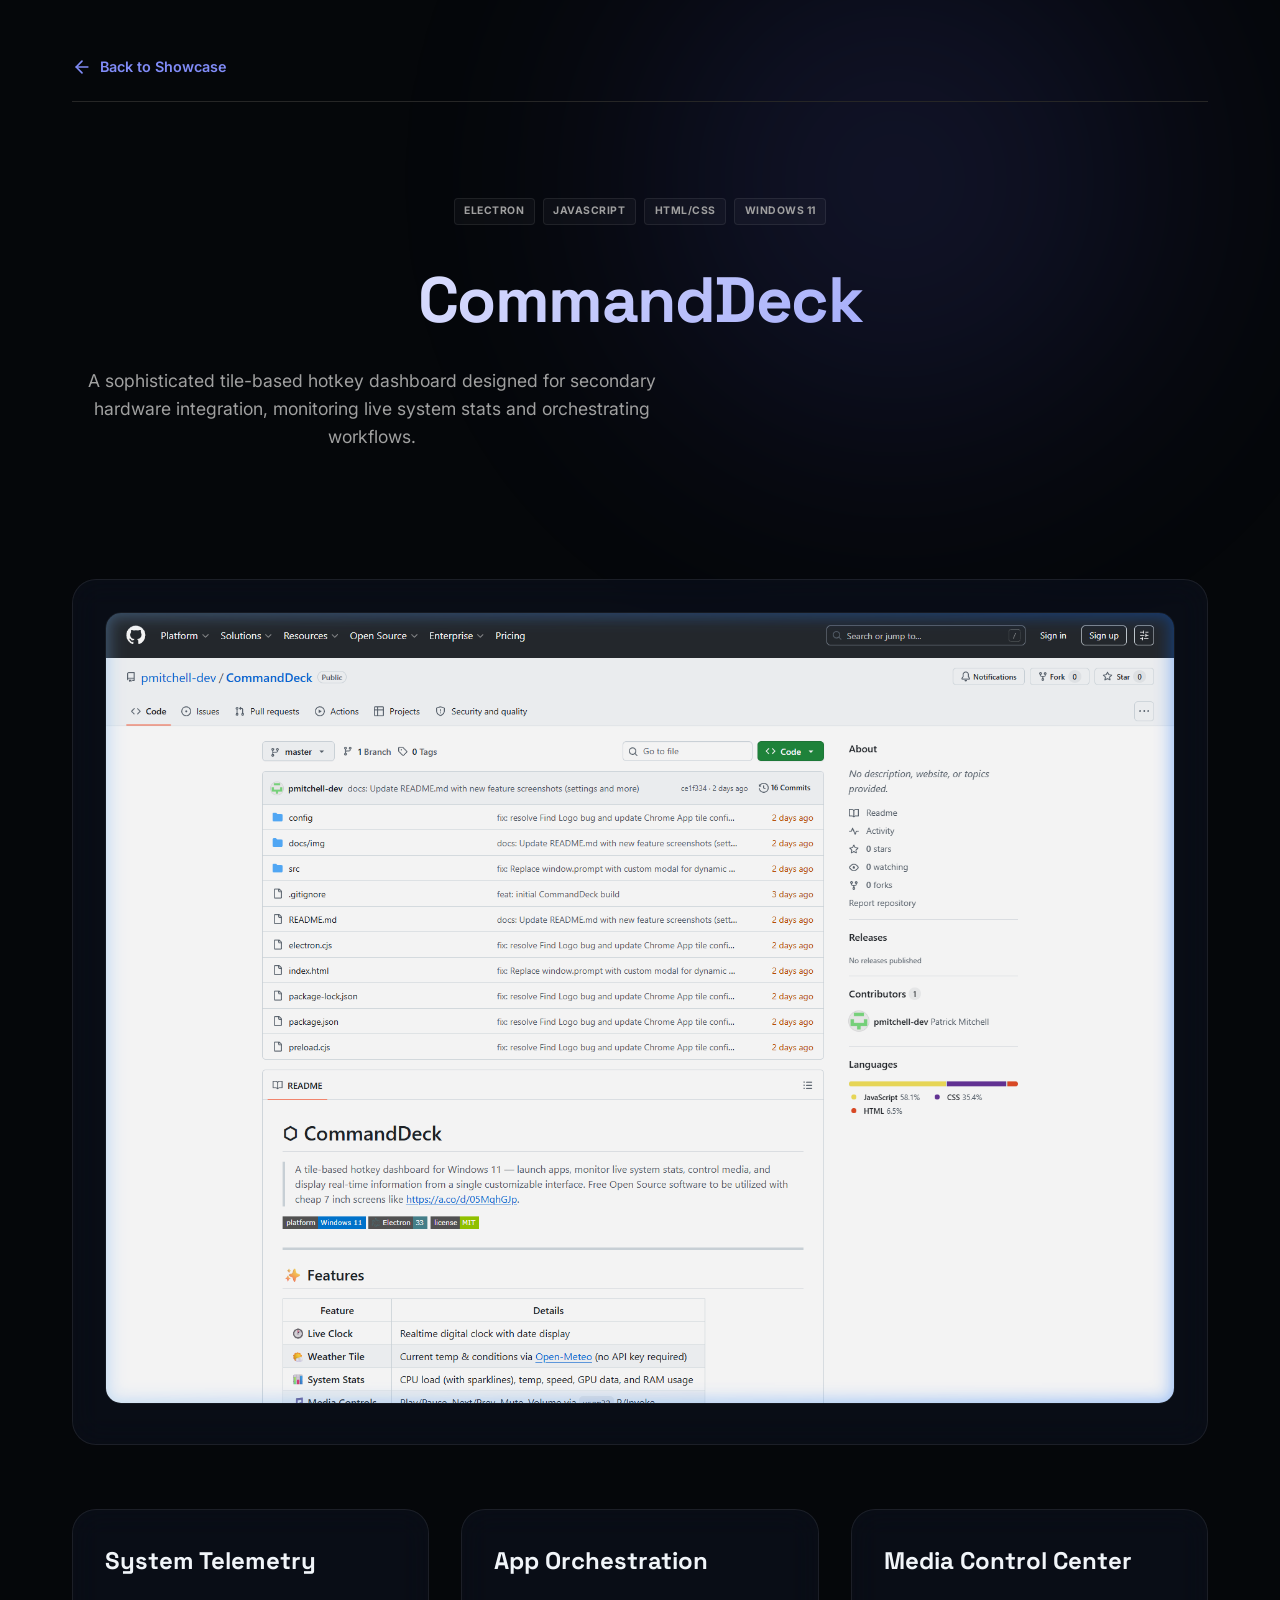
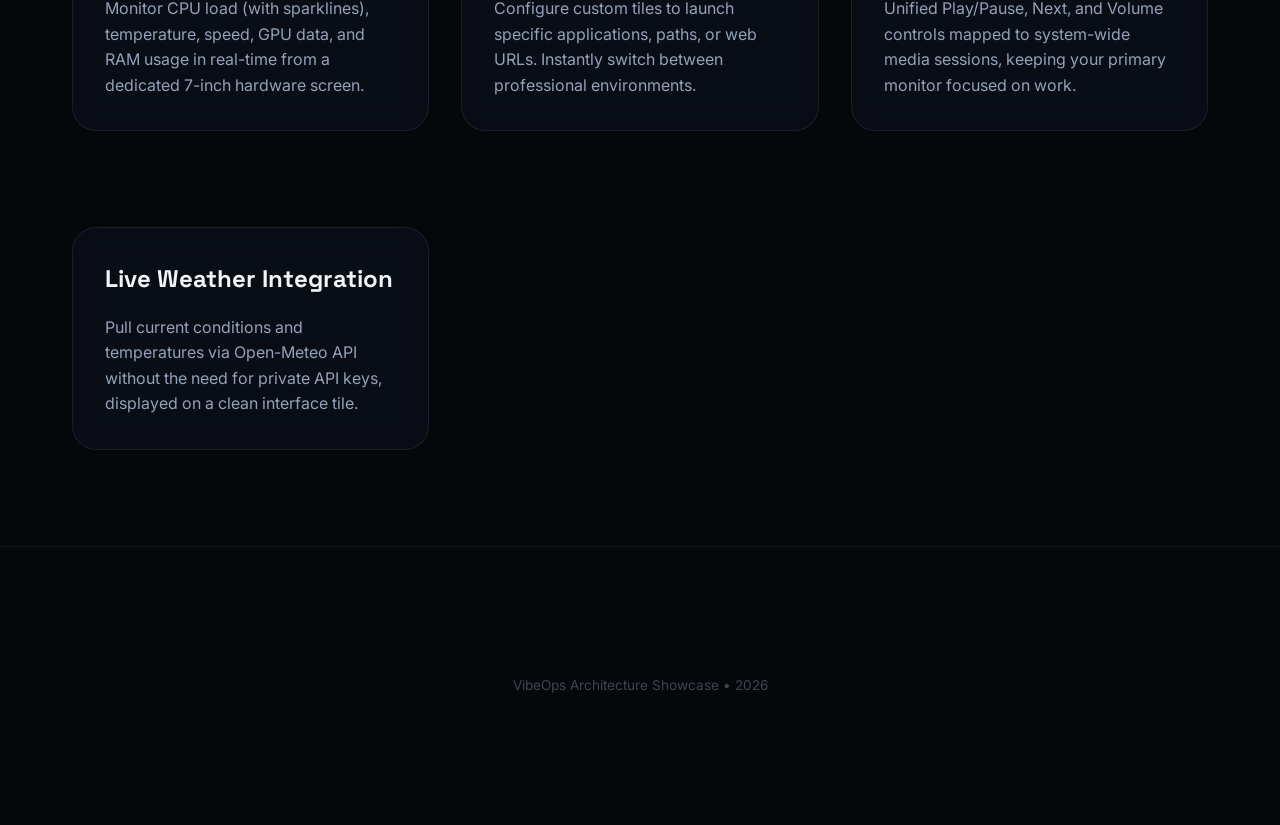
==== commanddeck-showcase.html @ 7a91d698 "Major upgrade: Added Gitsnap, CommandDeck, and SpriteSlicer showcases. Standardized navigation, adde" ====
<!DOCTYPE html>
<html lang="en">
<head>
    <meta charset="UTF-8">
    <meta name="viewport" content="width=device-width, initial-scale=1.0">
    <title>CommandDeck - Hardware Showcase</title>
    
    <!-- Google Fonts -->
    <link rel="preconnect" href="https://fonts.googleapis.com">
    <link rel="preconnect" href="https://fonts.gstatic.com" crossorigin>
    <link href="https://fonts.googleapis.com/css2?family=Inter:wght@300;400;600;700&family=Space+Grotesk:wght@500;700&display=swap" rel="stylesheet">
    <link rel="stylesheet" href="style.css">
    
    <style>
        :root {
            --bg-color: #05070a;
            --surface-color: rgba(15, 23, 42, 0.4);
            --surface-border: rgba(255, 255, 255, 0.08);
            --text-primary: #f1f5f9;
            --text-secondary: #94a3b8;
            --accent-primary: #6366f1;
            --accent-secondary: #f43f5e;
            --glass-blur: 16px;
        }

        body {
            font-family: 'Inter', sans-serif;
            background-color: var(--bg-color);
            color: var(--text-primary);
            line-height: 1.6;
            overflow-x: hidden;
            position: relative;
        }

        body::before {
            content: '';
            position: fixed;
            width: 80vw;
            height: 80vh;
            border-radius: 50%;
            z-index: -1;
            filter: blur(120px);
            opacity: 0.2;
            background: radial-gradient(circle, var(--accent-primary) 0%, transparent 60%);
            top: -20%;
            right: -10%;
        }

        .container {
            max-width: 1200px;
            margin: 0 auto;
            padding: 2rem;
        }

        .hero {
            text-align: center;
            margin-bottom: 4rem;
            padding-top: 4rem;
        }

        .hero h1 {
            font-family: 'Space Grotesk', sans-serif;
            font-size: 4rem;
            margin-bottom: 1rem;
            background: linear-gradient(135deg, #fff 0%, #818cf8 100%);
            -webkit-background-clip: text;
            -webkit-text-fill-color: transparent;
        }

        .glass-panel {
            background: var(--surface-color);
            backdrop-filter: blur(var(--glass-blur));
            border: 1px solid var(--surface-border);
            border-radius: 24px;
            padding: 2rem;
            margin-bottom: 4rem;
        }

        .visual-showcase img {
            width: 100%;
            border-radius: 16px;
            border: 1px solid rgba(255,255,255,0.05);
        }

        .features-grid {
            display: grid;
            grid-template-columns: repeat(auto-fit, minmax(300px, 1fr));
            gap: 2rem;
        }

        .feature h3 {
            font-family: 'Space Grotesk', sans-serif;
            font-size: 1.5rem;
            margin-bottom: 1rem;
        }

        .feature p {
            color: var(--text-secondary);
        }
    </style>
</head>
<body>

    <div class="container">
        <nav class="standard-nav">
            <a href="index.html" class="nav-back-link">
                <svg width="20" height="20" viewBox="0 0 24 24" fill="none" stroke="currentColor" stroke-width="2" stroke-linecap="round" stroke-linejoin="round"><line x1="19" y1="12" x2="5" y2="12"></line><polyline points="12 19 5 12 12 5"></polyline></svg>
                Back to Showcase
            </a>
        </nav>

        <header class="hero">
            <div class="tech-stack" style="justify-content: center;">
                <span class="tech-badge">Electron</span>
                <span class="tech-badge">JavaScript</span>
                <span class="tech-badge">HTML/CSS</span>
                <span class="tech-badge">Windows 11</span>
            </div>
            <h1>CommandDeck</h1>
            <p>A sophisticated tile-based hotkey dashboard designed for secondary hardware integration, monitoring live system stats and orchestrating workflows.</p>
        </header>

        <div class="visual-showcase">
            <div class="glass-panel">
                <img src="assets/commanddeck/repo_header.png" alt="CommandDeck Interface Overview">
            </div>
        </div>

        <div class="features-grid">
            <div class="feature glass-panel">
                <h3>System Telemetry</h3>
                <p>Monitor CPU load (with sparklines), temperature, speed, GPU data, and RAM usage in real-time from a dedicated 7-inch hardware screen.</p>
            </div>
            <div class="feature glass-panel">
                <h3>App Orchestration</h3>
                <p>Configure custom tiles to launch specific applications, paths, or web URLs. Instantly switch between professional environments.</p>
            </div>
            <div class="feature glass-panel">
                <h3>Media Control Center</h3>
                <p>Unified Play/Pause, Next, and Volume controls mapped to system-wide media sessions, keeping your primary monitor focused on work.</p>
            </div>
            <div class="feature glass-panel">
                <h3>Live Weather Integration</h3>
                <p>Pull current conditions and temperatures via Open-Meteo API without the need for private API keys, displayed on a clean interface tile.</p>
            </div>
        </div>
    </div>

    <footer>
        <div class="container" style="text-align: center; color: var(--text-secondary); padding: 4rem 0;">
            <p>VibeOps Architecture Showcase &bull; 2026</p>
        </div>
    </footer>

</body>
</html>
---- style.css ----
:root {
    --bg-color: #050505;
    --text-color: #f0f0f0;
    --text-muted: #a0a0a0;
    --primary-color: #818cf8;
    --accent-color: #6366f1;
    --card-bg: #111111;
    --border-color: #262626;
    --font-main: 'Outfit', sans-serif;
}

* {
    margin: 0;
    padding: 0;
    box-sizing: border-box;
    scroll-behavior: smooth;
}

a {
    color: inherit;
    text-decoration: none;
}

body {
    background-color: var(--bg-color);
    color: var(--text-color);
    font-family: var(--font-main);
    line-height: 1.6;
}

.container {
    max-width: 1000px;
    margin: 0 auto;
    padding: 0 2rem;
}

/* Navigation */
nav {
    height: 70px;
    display: flex;
    align-items: center;
    border-bottom: 1px solid var(--border-color);
}

nav .container {
    display: flex;
    justify-content: space-between;
    align-items: center;
    width: 100%;
}

.logo {
    font-size: 1.2rem;
    font-weight: 800;
    letter-spacing: -0.5px;
}

.logo span {
    color: var(--primary-color);
}

.nav-links {
    display: flex;
    list-style: none;
    gap: 1.5rem;
}

.nav-links a {
    text-decoration: none;
    color: var(--text-muted);
    font-size: 0.9rem;
    transition: color 0.3s;
}

.nav-links a:hover {
    color: var(--text-color);
}

/* Hero */
.hero {
    padding: 6rem 0 4rem;
}

.hero h1 {
    font-size: 3.5rem;
    font-weight: 800;
    margin-bottom: 1rem;
    letter-spacing: -1.5px;
    color: #fff;
}

.hero p {
    font-size: 1.1rem;
    max-width: 600px;
    color: var(--text-muted);
}

/* Showcase Grid */
.showcase {
    padding: 4rem 0 8rem;
}

.section-title {
    font-size: 0.8rem;
    text-transform: uppercase;
    letter-spacing: 2px;
    color: var(--primary-color);
    margin-bottom: 2rem;
    display: block;
}

.filter-nav {
    display: flex;
    gap: 1rem;
    margin-bottom: 2.5rem;
    flex-wrap: wrap;
}

.filter-btn {
    background: transparent;
    border: 1px solid var(--border-color);
    color: var(--text-muted);
    padding: 0.5rem 1.25rem;
    border-radius: 20px;
    font-family: inherit;
    font-size: 0.85rem;
    font-weight: 600;
    cursor: pointer;
    transition: all 0.3s;
}

.filter-btn:hover {
    border-color: var(--primary-color);
    color: var(--text-color);
}

.filter-btn.active {
    background: var(--primary-color);
    border-color: var(--primary-color);
    color: #fff;
}

.project-grid {
    display: grid;
    grid-template-columns: repeat(auto-fill, minmax(400px, 1fr));
    gap: 1.5rem;
}

.project-card {
    background: var(--card-bg);
    border: 1px solid var(--border-color);
    padding: 2rem;
    border-radius: 12px;
    transition: transform 0.2s, border-color 0.2s, background 0.2s, opacity 0.3s;
    color: var(--text-color);
    display: flex;
    flex-direction: column;
}

.project-card:hover {
    transform: translateY(-4px);
    border-color: var(--primary-color);
}

.project-card h3 {
    font-size: 1.25rem;
    margin-bottom: 0.75rem;
    color: #fff;
}

.project-card p {
    font-size: 0.95rem;
    color: var(--text-muted);
    margin-bottom: 1.5rem;
    flex-grow: 1;
}

.project-meta {
    display: flex;
    align-items: center;
    gap: 0.75rem;
    font-size: 0.8rem;
    font-weight: 600;
    color: var(--primary-color);
}

/* Footer */
footer {
    padding: 4rem 0;
    border-top: 1px solid var(--border-color);
    opacity: 0.4;
    font-size: 0.85rem;
}

@media (max-width: 768px) {
    .hero h1 {
        font-size: 2.5rem;
    }

    .project-grid {
        grid-template-columns: 1fr;
    }
}

/* Technical Stack Badges */
.tech-stack {
    display: flex;
    flex-wrap: wrap;
    gap: 0.5rem;
    margin-bottom: 1.5rem;
}

.tech-badge {
    font-size: 0.65rem;
    font-weight: 700;
    text-transform: uppercase;
    letter-spacing: 0.5px;
    padding: 0.25rem 0.6rem;
    border-radius: 4px;
    background: rgba(255, 255, 255, 0.03);
    border: 1px solid rgba(255, 255, 255, 0.08);
    color: var(--text-muted);
    transition: all 0.2s;
}

.project-card:hover .tech-badge {
    border-color: rgba(129, 140, 248, 0.3);
    color: var(--primary-color);
    background: rgba(129, 140, 248, 0.05);
}

/* GitHub Buttons */
.github-btn {
    display: inline-flex;
    align-items: center;
    gap: 0.5rem;
    font-size: 0.75rem;
    font-weight: 600;
    color: var(--text-color);
    background: rgba(255, 255, 255, 0.05);
    border: 1px solid var(--border-color);
    padding: 0.4rem 0.8rem;
    border-radius: 6px;
    margin-top: 1rem;
    transition: all 0.2s;
}

.github-btn:hover {
    background: rgba(255, 255, 255, 0.1);
    border-color: var(--text-muted);
    transform: translateY(-1px);
}

.github-btn svg {
    width: 14px;
    height: 14px;
    fill: currentColor;
}

/* Unified Navigation for Showcase Pages */
.standard-nav {
    border-bottom: 1px solid var(--border-color);
    padding: 1.5rem 0;
    margin-bottom: 2rem;
}

.nav-back-link {
    display: inline-flex;
    align-items: center;
    gap: 0.5rem;
    color: var(--primary-color);
    font-weight: 600;
    font-size: 0.9rem;
    transition: opacity 0.2s;
}

.nav-back-link:hover {
    opacity: 0.8;
}
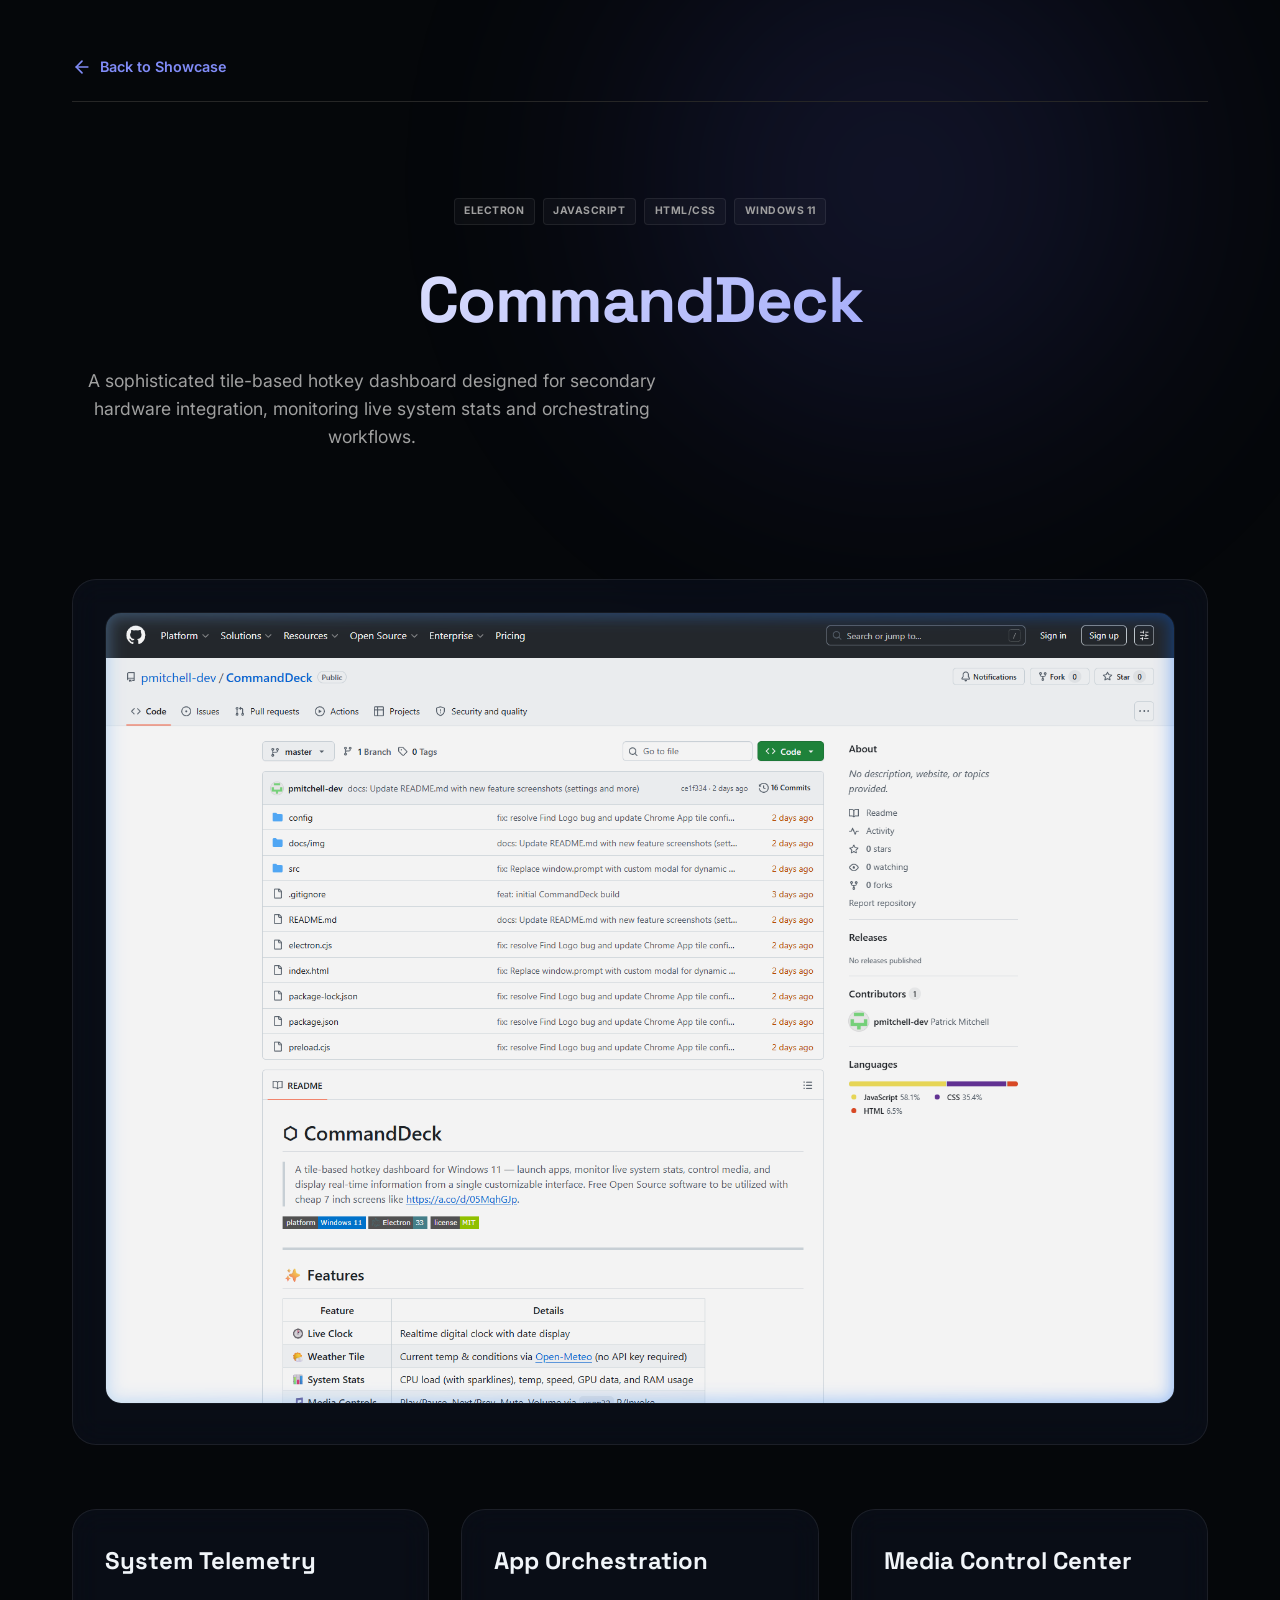
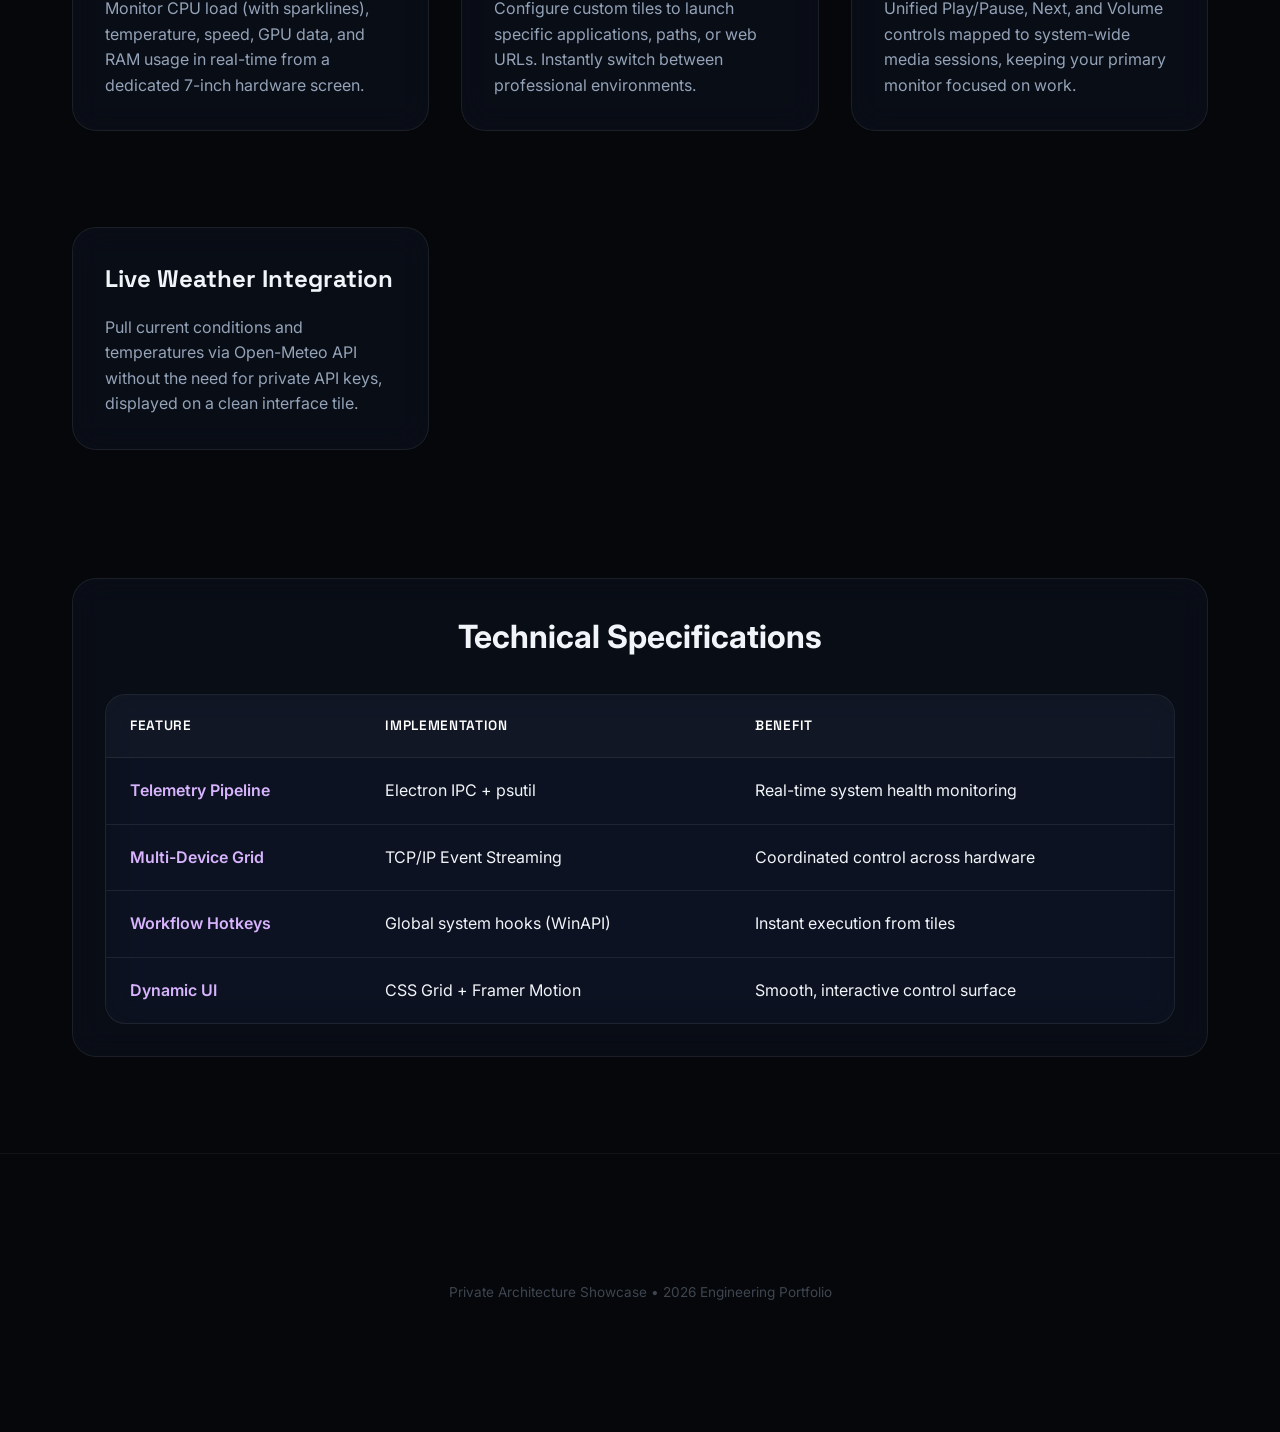
==== commit 0a76176e: "Enhancement: Added interactive Neon Grid header, live clock, and technical feature tables to all sho" ====
--- a/commanddeck-showcase.html
+++ b/commanddeck-showcase.html
@@ -144,11 +144,49 @@
                 <p>Pull current conditions and temperatures via Open-Meteo API without the need for private API keys, displayed on a clean interface tile.</p>
             </div>
         </div>
+
+        <!-- Technical Features -->
+        <section class="feature-section glass-panel">
+            <h2>Technical Specifications</h2>
+            <div class="feature-table-container">
+                <table class="feature-table">
+                    <thead>
+                        <tr>
+                            <th>Feature</th>
+                            <th>Implementation</th>
+                            <th>Benefit</th>
+                        </tr>
+                    </thead>
+                    <tbody>
+                        <tr>
+                            <td>Telemetry Pipeline</td>
+                            <td>Electron IPC + psutil</td>
+                            <td>Real-time system health monitoring</td>
+                        </tr>
+                        <tr>
+                            <td>Multi-Device Grid</td>
+                            <td>TCP/IP Event Streaming</td>
+                            <td>Coordinated control across hardware</td>
+                        </tr>
+                        <tr>
+                            <td>Workflow Hotkeys</td>
+                            <td>Global system hooks (WinAPI)</td>
+                            <td>Instant execution from tiles</td>
+                        </tr>
+                        <tr>
+                            <td>Dynamic UI</td>
+                            <td>CSS Grid + Framer Motion</td>
+                            <td>Smooth, interactive control surface</td>
+                        </tr>
+                    </tbody>
+                </table>
+            </div>
+        </section>
     </div>
 
     <footer>
         <div class="container" style="text-align: center; color: var(--text-secondary); padding: 4rem 0;">
-            <p>VibeOps Architecture Showcase &bull; 2026</p>
+            <p>Private Architecture Showcase &bull; 2026 Engineering Portfolio</p>
         </div>
     </footer>
 
--- a/style.css
+++ b/style.css
@@ -42,6 +42,122 @@
     border-bottom: 1px solid var(--border-color);
 }
 
+/* --- Interactive Header: Vibe Flow & Neon Grid --- */
+.neon-header-addon {
+    display: flex;
+    justify-content: space-between;
+    align-items: center;
+    padding: 1rem 1.5rem;
+    margin-top: 2rem;
+    background: rgba(139, 92, 246, 0.05);
+    border: 1px solid rgba(139, 92, 246, 0.2);
+    border-radius: 12px;
+    font-family: 'Space Grotesk', monospace;
+    font-size: 0.9rem;
+    color: #a5b4fc;
+    position: relative;
+    overflow: hidden;
+    backdrop-filter: blur(8px);
+}
+
+.neon-header-addon::before {
+    content: '';
+    position: absolute;
+    top: 0;
+    left: 0;
+    right: 0;
+    bottom: 0;
+    background: 
+        linear-gradient(90deg, rgba(139, 92, 246, 0.05) 1px, transparent 1px),
+        linear-gradient(rgba(139, 92, 246, 0.05) 1px, transparent 1px);
+    background-size: 20px 20px;
+    z-index: -1;
+    opacity: 0.3;
+}
+
+#vibe-clock {
+    font-weight: 700;
+    color: #fff;
+    text-shadow: 0 0 10px rgba(139, 92, 246, 0.5);
+    letter-spacing: 0.1em;
+}
+
+.system-stats {
+    display: flex;
+    gap: 1.5rem;
+}
+
+.stat-item span {
+    color: var(--text-secondary);
+    font-size: 0.8rem;
+    margin-right: 0.5rem;
+    text-transform: uppercase;
+}
+
+/* --- Feature Table Component --- */
+.feature-section {
+    margin: 4rem 0;
+    animation: fadeUp 1s ease-out 0.5s backwards;
+}
+
+.feature-section h2 {
+    font-size: 2rem;
+    margin-bottom: 2rem;
+    text-align: center;
+}
+
+.feature-table-container {
+    overflow-x: auto;
+    background: var(--surface-color);
+    border: 1px solid var(--surface-border);
+    border-radius: 20px;
+    backdrop-filter: blur(16px);
+}
+
+.feature-table {
+    width: 100%;
+    border-collapse: collapse;
+    text-align: left;
+}
+
+.feature-table th, .feature-table td {
+    padding: 1.25rem 1.5rem;
+    border-bottom: 1px solid var(--surface-border);
+}
+
+.feature-table th {
+    font-family: 'Space Grotesk', sans-serif;
+    color: #fff;
+    font-weight: 600;
+    text-transform: uppercase;
+    font-size: 0.85rem;
+    letter-spacing: 0.05em;
+    background: rgba(255, 255, 255, 0.02);
+}
+
+.feature-table td:first-child {
+    font-weight: 600;
+    color: #d8b4fe;
+}
+
+.feature-table tr:last-child td {
+    border-bottom: none;
+}
+
+.feature-table tr:hover {
+    background: rgba(255, 255, 255, 0.01);
+}
+
+/* Standard Nav Adjustments */
+.standard-nav {
+    display: flex;
+    justify-content: space-between;
+    align-items: center;
+    margin-bottom: 3rem;
+    padding: 1rem 0;
+    border-bottom: 1px solid var(--surface-border);
+}
+
 nav .container {
     display: flex;
     justify-content: space-between;
